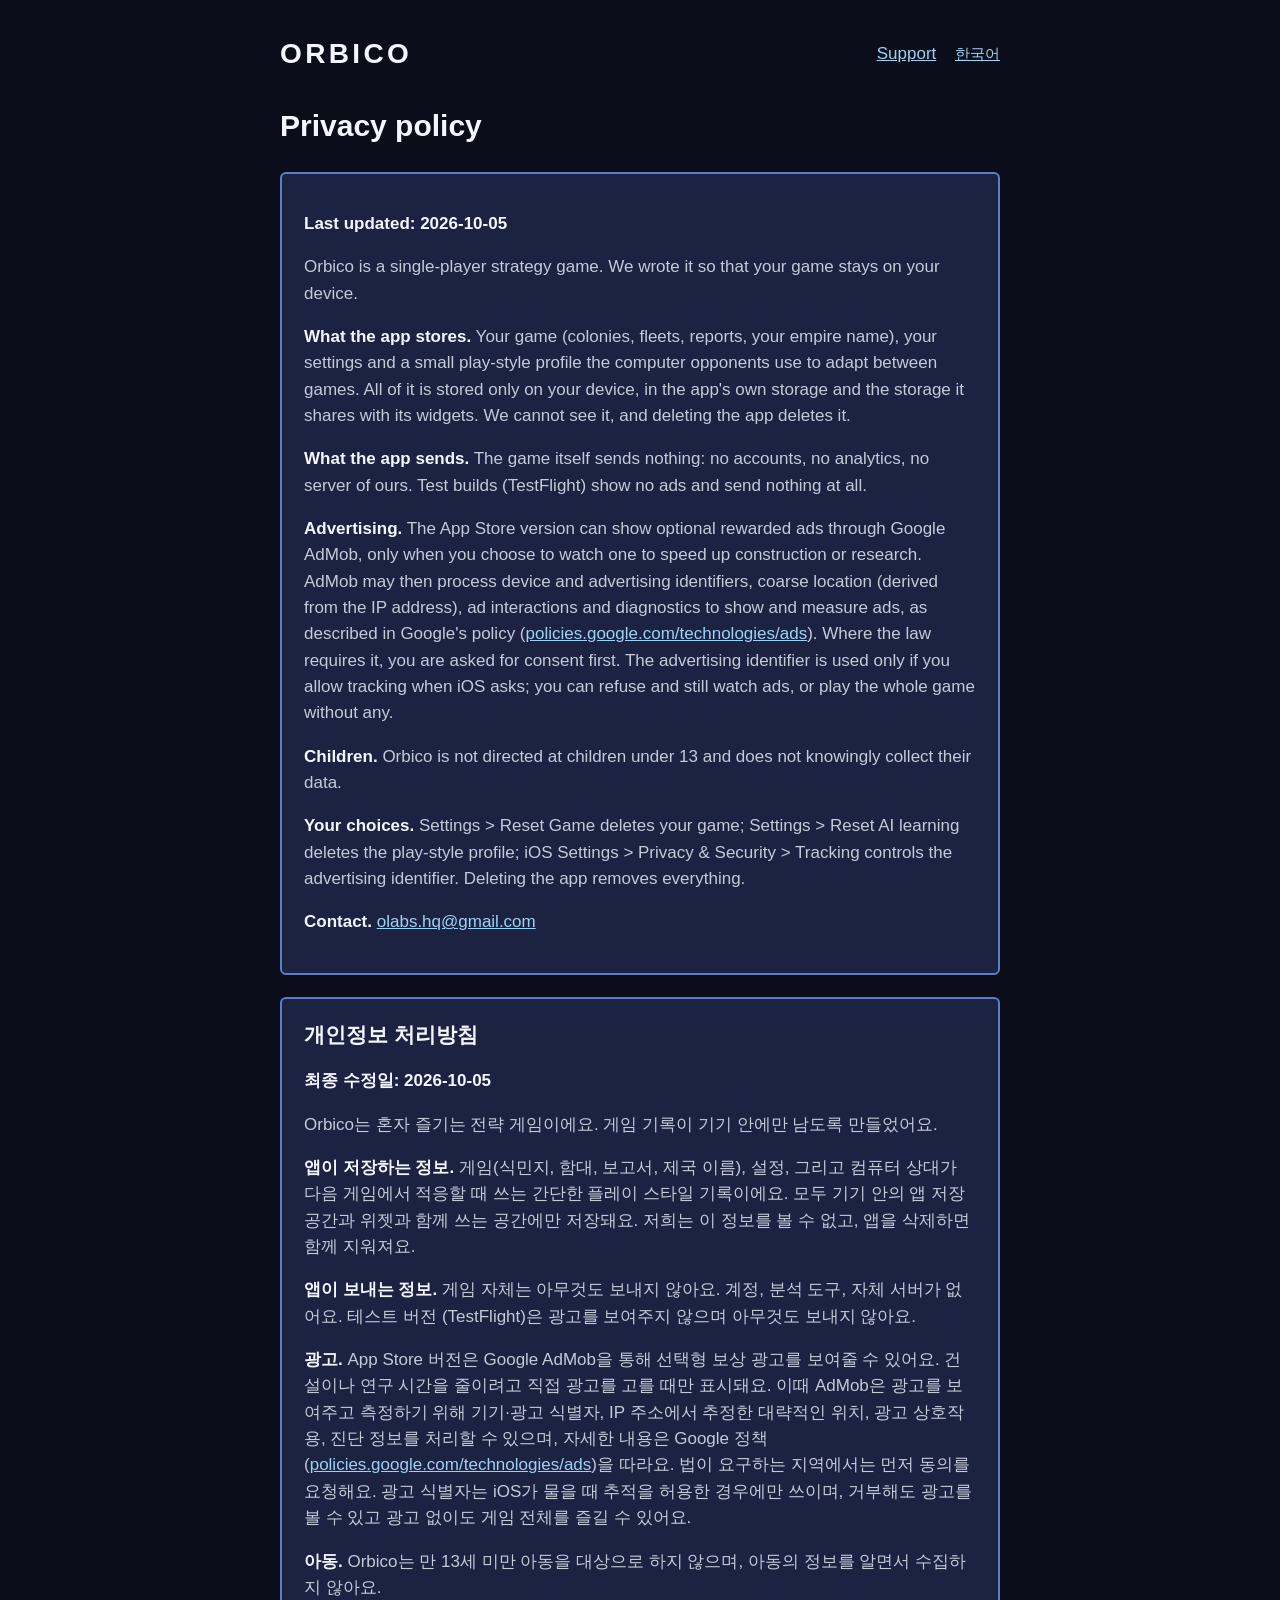
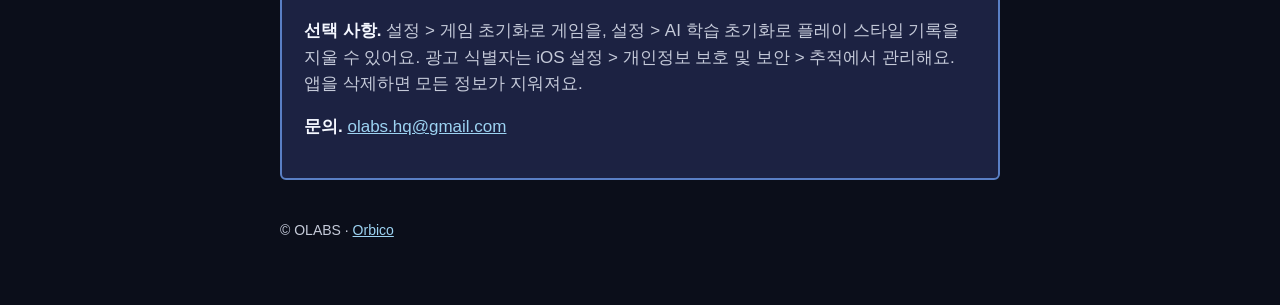
==== privacy.html @ 2dbd85e1 "Add files via upload" ====
<!doctype html>
<html lang="en">
<head>
<meta charset="utf-8">
<meta name="viewport" content="width=device-width, initial-scale=1">
<title>Orbico · Privacy policy</title>
<link rel="stylesheet" href="style.css">
</head>
<body>
<main>
<header>
  <div class="brand"><a href="index.html" style="color:inherit;text-decoration:none">ORBICO</a></div>
  <nav><a href="support.html">Support</a> <span class="lang"><a href="#ko">한국어</a></span></nav>
</header>

<h1>Privacy policy</h1>
<section>
  <p><strong>Last updated: 2026-10-05</strong></p>
  <p>Orbico is a single-player strategy game. We wrote it so that your game stays on your device.</p>
  <p><strong>What the app stores.</strong> Your game (colonies, fleets, reports, your empire name), your settings and a small
  play-style profile the computer opponents use to adapt between games. All of it is stored only on your device, in the
  app's own storage and the storage it shares with its widgets. We cannot see it, and deleting the app deletes it.</p>
  <p><strong>What the app sends.</strong> The game itself sends nothing: no accounts, no analytics, no server of ours.
  Test builds (TestFlight) show no ads and send nothing at all.</p>
  <p><strong>Advertising.</strong> The App Store version can show optional rewarded ads through Google AdMob, only when you
  choose to watch one to speed up construction or research. AdMob may then process device and advertising identifiers,
  coarse location (derived from the IP address), ad interactions and diagnostics to show and measure ads, as described in
  Google's policy (<a href="https://policies.google.com/technologies/ads">policies.google.com/technologies/ads</a>).
  Where the law requires it, you are asked for consent first. The advertising identifier is used only if you allow
  tracking when iOS asks; you can refuse and still watch ads, or play the whole game without any.</p>
  <p><strong>Children.</strong> Orbico is not directed at children under 13 and does not knowingly collect their data.</p>
  <p><strong>Your choices.</strong> Settings &gt; Reset Game deletes your game; Settings &gt; Reset AI learning deletes the
  play-style profile; iOS Settings &gt; Privacy &amp; Security &gt; Tracking controls the advertising identifier. Deleting the
  app removes everything.</p>
  <p><strong>Contact.</strong> <a href="mailto:olabs.hq@gmail.com">olabs.hq@gmail.com</a></p>
</section>

<section id="ko" lang="ko">
  <h2>개인정보 처리방침</h2>
  <p><strong>최종 수정일: 2026-10-05</strong></p>
  <p>Orbico는 혼자 즐기는 전략 게임이에요. 게임 기록이 기기 안에만 남도록 만들었어요.</p>
  <p><strong>앱이 저장하는 정보.</strong> 게임(식민지, 함대, 보고서, 제국 이름), 설정, 그리고 컴퓨터 상대가 다음 게임에서 적응할
  때 쓰는 간단한 플레이 스타일 기록이에요. 모두 기기 안의 앱 저장 공간과 위젯과 함께 쓰는 공간에만 저장돼요. 저희는 이 정보를
  볼 수 없고, 앱을 삭제하면 함께 지워져요.</p>
  <p><strong>앱이 보내는 정보.</strong> 게임 자체는 아무것도 보내지 않아요. 계정, 분석 도구, 자체 서버가 없어요. 테스트 버전
  (TestFlight)은 광고를 보여주지 않으며 아무것도 보내지 않아요.</p>
  <p><strong>광고.</strong> App Store 버전은 Google AdMob을 통해 선택형 보상 광고를 보여줄 수 있어요. 건설이나 연구 시간을 줄이려고
  직접 광고를 고를 때만 표시돼요. 이때 AdMob은 광고를 보여주고 측정하기 위해 기기·광고 식별자, IP 주소에서 추정한 대략적인
  위치, 광고 상호작용, 진단 정보를 처리할 수 있으며, 자세한 내용은 Google 정책
  (<a href="https://policies.google.com/technologies/ads">policies.google.com/technologies/ads</a>)을 따라요. 법이 요구하는 지역에서는
  먼저 동의를 요청해요. 광고 식별자는 iOS가 물을 때 추적을 허용한 경우에만 쓰이며, 거부해도 광고를 볼 수 있고 광고 없이도
  게임 전체를 즐길 수 있어요.</p>
  <p><strong>아동.</strong> Orbico는 만 13세 미만 아동을 대상으로 하지 않으며, 아동의 정보를 알면서 수집하지 않아요.</p>
  <p><strong>선택 사항.</strong> 설정 &gt; 게임 초기화로 게임을, 설정 &gt; AI 학습 초기화로 플레이 스타일 기록을 지울 수 있어요.
  광고 식별자는 iOS 설정 &gt; 개인정보 보호 및 보안 &gt; 추적에서 관리해요. 앱을 삭제하면 모든 정보가 지워져요.</p>
  <p><strong>문의.</strong> <a href="mailto:olabs.hq@gmail.com">olabs.hq@gmail.com</a></p>
</section>
<footer>© OLABS · <a href="index.html">Orbico</a></footer>
</main>
</body>
</html>
---- style.css ----
:root { --bg: #0B0E1A; --panel: #1C2242; --edge: #5A7FC4; --text: #F4F7FF; --muted: #C5CAD9; --accent: #9DD3F2; }
* { box-sizing: border-box; }
body { margin: 0; background: var(--bg); color: var(--text); font: 17px/1.55 -apple-system, BlinkMacSystemFont, "Apple SD Gothic Neo", "Segoe UI", sans-serif; }
main { max-width: 760px; margin: 0 auto; padding: 32px 20px 64px; }
header { display: flex; align-items: center; justify-content: space-between; gap: 12px; flex-wrap: wrap; }
.brand { font-weight: 800; letter-spacing: 0.12em; font-size: 28px; }
nav a, footer a, a { color: var(--accent); }
nav a { margin-left: 14px; }
.lang { font-size: 15px; color: var(--muted); }
section { background: var(--panel); border: 2px solid var(--edge); border-radius: 6px; padding: 20px 22px; margin: 22px 0; }
h1 { font-size: 30px; margin: 28px 0 8px; }
h2 { font-size: 21px; margin: 0 0 10px; }
p, li { color: var(--muted); }
strong { color: var(--text); }
ul { padding-left: 20px; }
footer { margin-top: 40px; font-size: 14px; color: var(--muted); }
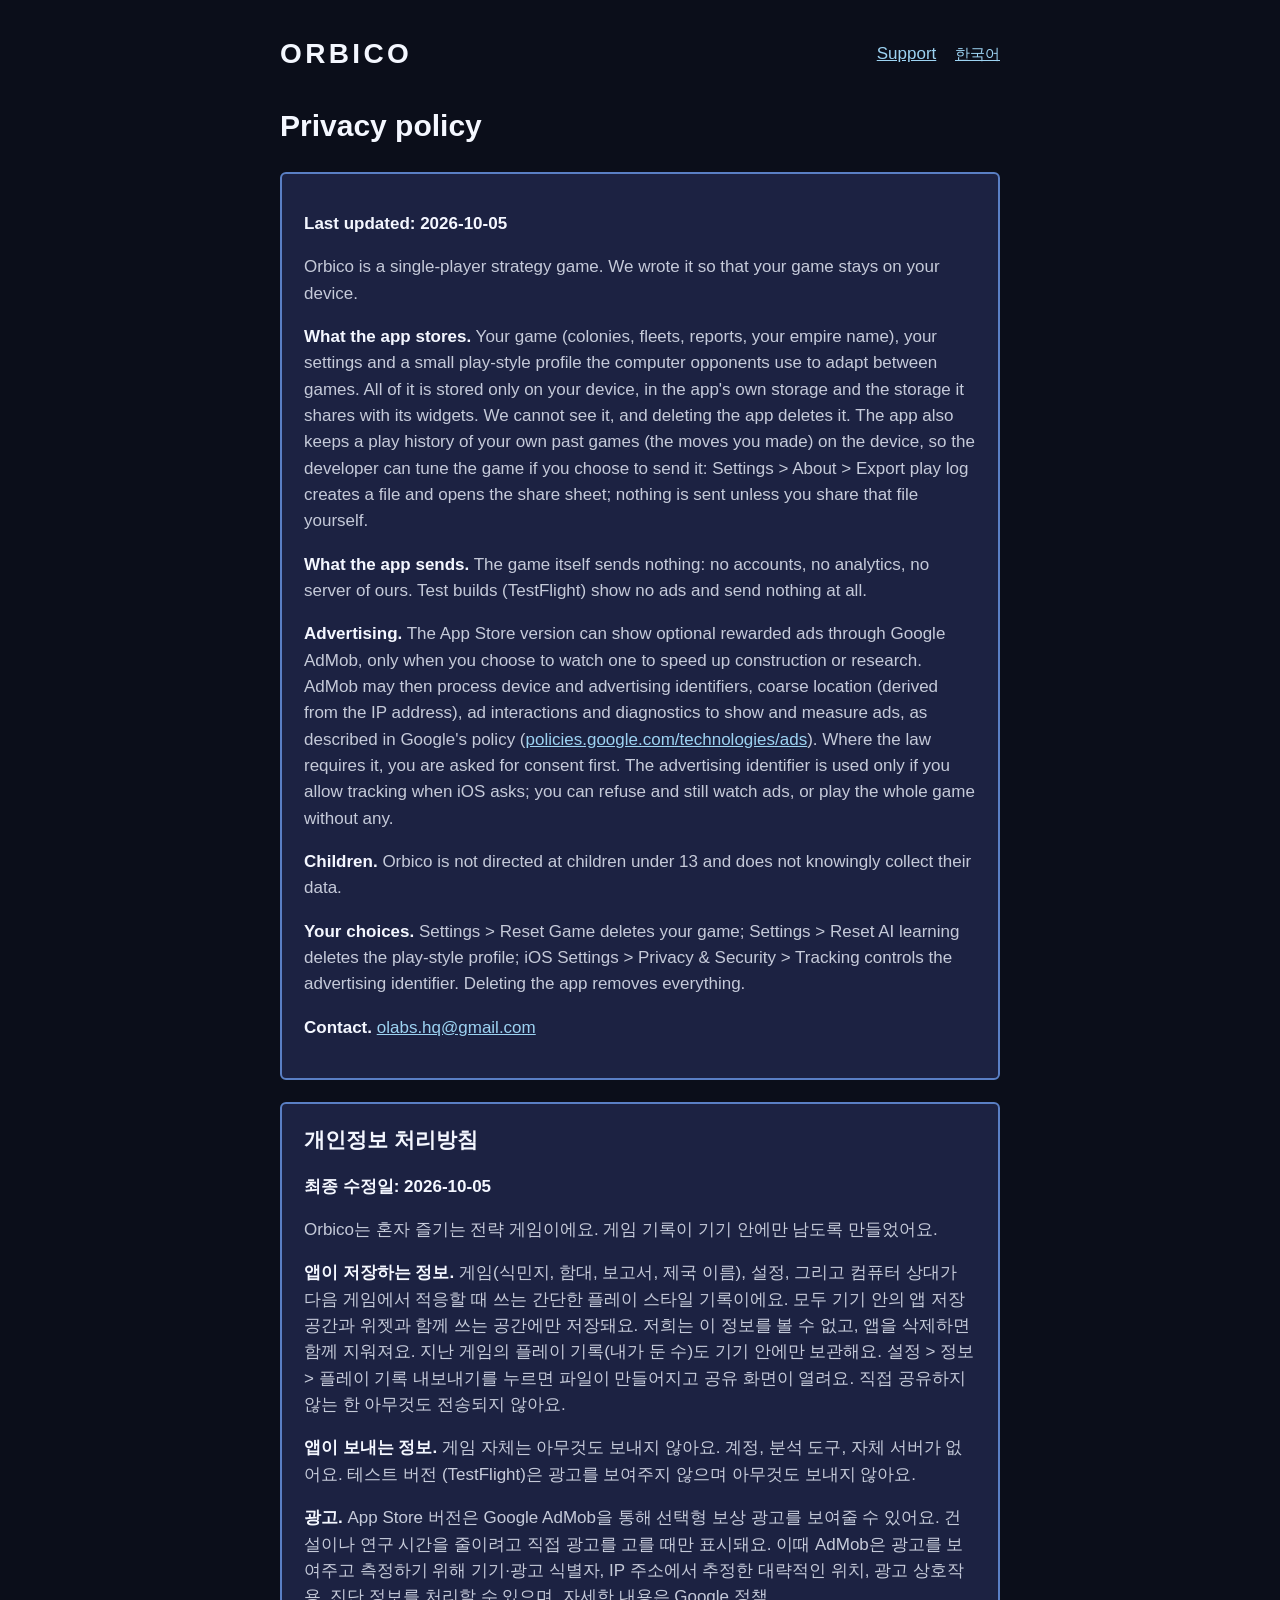
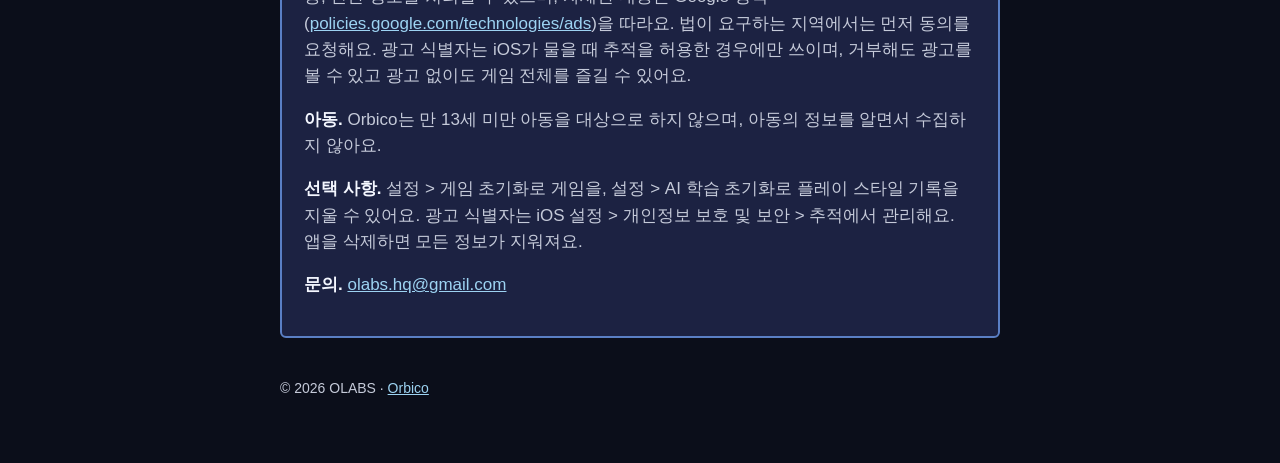
==== commit 0f867b88: "Add files via upload" ====
--- a/privacy.html
+++ b/privacy.html
@@ -19,7 +19,7 @@
   <p>Orbico is a single-player strategy game. We wrote it so that your game stays on your device.</p>
   <p><strong>What the app stores.</strong> Your game (colonies, fleets, reports, your empire name), your settings and a small
   play-style profile the computer opponents use to adapt between games. All of it is stored only on your device, in the
-  app's own storage and the storage it shares with its widgets. We cannot see it, and deleting the app deletes it.</p>
+  app's own storage and the storage it shares with its widgets. We cannot see it, and deleting the app deletes it. The app also keeps a play history of your own past games (the moves you made) on the device, so the developer can tune the game if you choose to send it: Settings > About > Export play log creates a file and opens the share sheet; nothing is sent unless you share that file yourself.</p>
   <p><strong>What the app sends.</strong> The game itself sends nothing: no accounts, no analytics, no server of ours.
   Test builds (TestFlight) show no ads and send nothing at all.</p>
   <p><strong>Advertising.</strong> The App Store version can show optional rewarded ads through Google AdMob, only when you
@@ -41,7 +41,7 @@
   <p>Orbico는 혼자 즐기는 전략 게임이에요. 게임 기록이 기기 안에만 남도록 만들었어요.</p>
   <p><strong>앱이 저장하는 정보.</strong> 게임(식민지, 함대, 보고서, 제국 이름), 설정, 그리고 컴퓨터 상대가 다음 게임에서 적응할
   때 쓰는 간단한 플레이 스타일 기록이에요. 모두 기기 안의 앱 저장 공간과 위젯과 함께 쓰는 공간에만 저장돼요. 저희는 이 정보를
-  볼 수 없고, 앱을 삭제하면 함께 지워져요.</p>
+  볼 수 없고, 앱을 삭제하면 함께 지워져요. 지난 게임의 플레이 기록(내가 둔 수)도 기기 안에만 보관해요. 설정 > 정보 > 플레이 기록 내보내기를 누르면 파일이 만들어지고 공유 화면이 열려요. 직접 공유하지 않는 한 아무것도 전송되지 않아요.</p>
   <p><strong>앱이 보내는 정보.</strong> 게임 자체는 아무것도 보내지 않아요. 계정, 분석 도구, 자체 서버가 없어요. 테스트 버전
   (TestFlight)은 광고를 보여주지 않으며 아무것도 보내지 않아요.</p>
   <p><strong>광고.</strong> App Store 버전은 Google AdMob을 통해 선택형 보상 광고를 보여줄 수 있어요. 건설이나 연구 시간을 줄이려고
@@ -55,7 +55,7 @@
   광고 식별자는 iOS 설정 &gt; 개인정보 보호 및 보안 &gt; 추적에서 관리해요. 앱을 삭제하면 모든 정보가 지워져요.</p>
   <p><strong>문의.</strong> <a href="mailto:olabs.hq@gmail.com">olabs.hq@gmail.com</a></p>
 </section>
-<footer>© OLABS · <a href="index.html">Orbico</a></footer>
+<footer>© 2026 OLABS · <a href="index.html">Orbico</a></footer>
 </main>
 </body>
 </html>
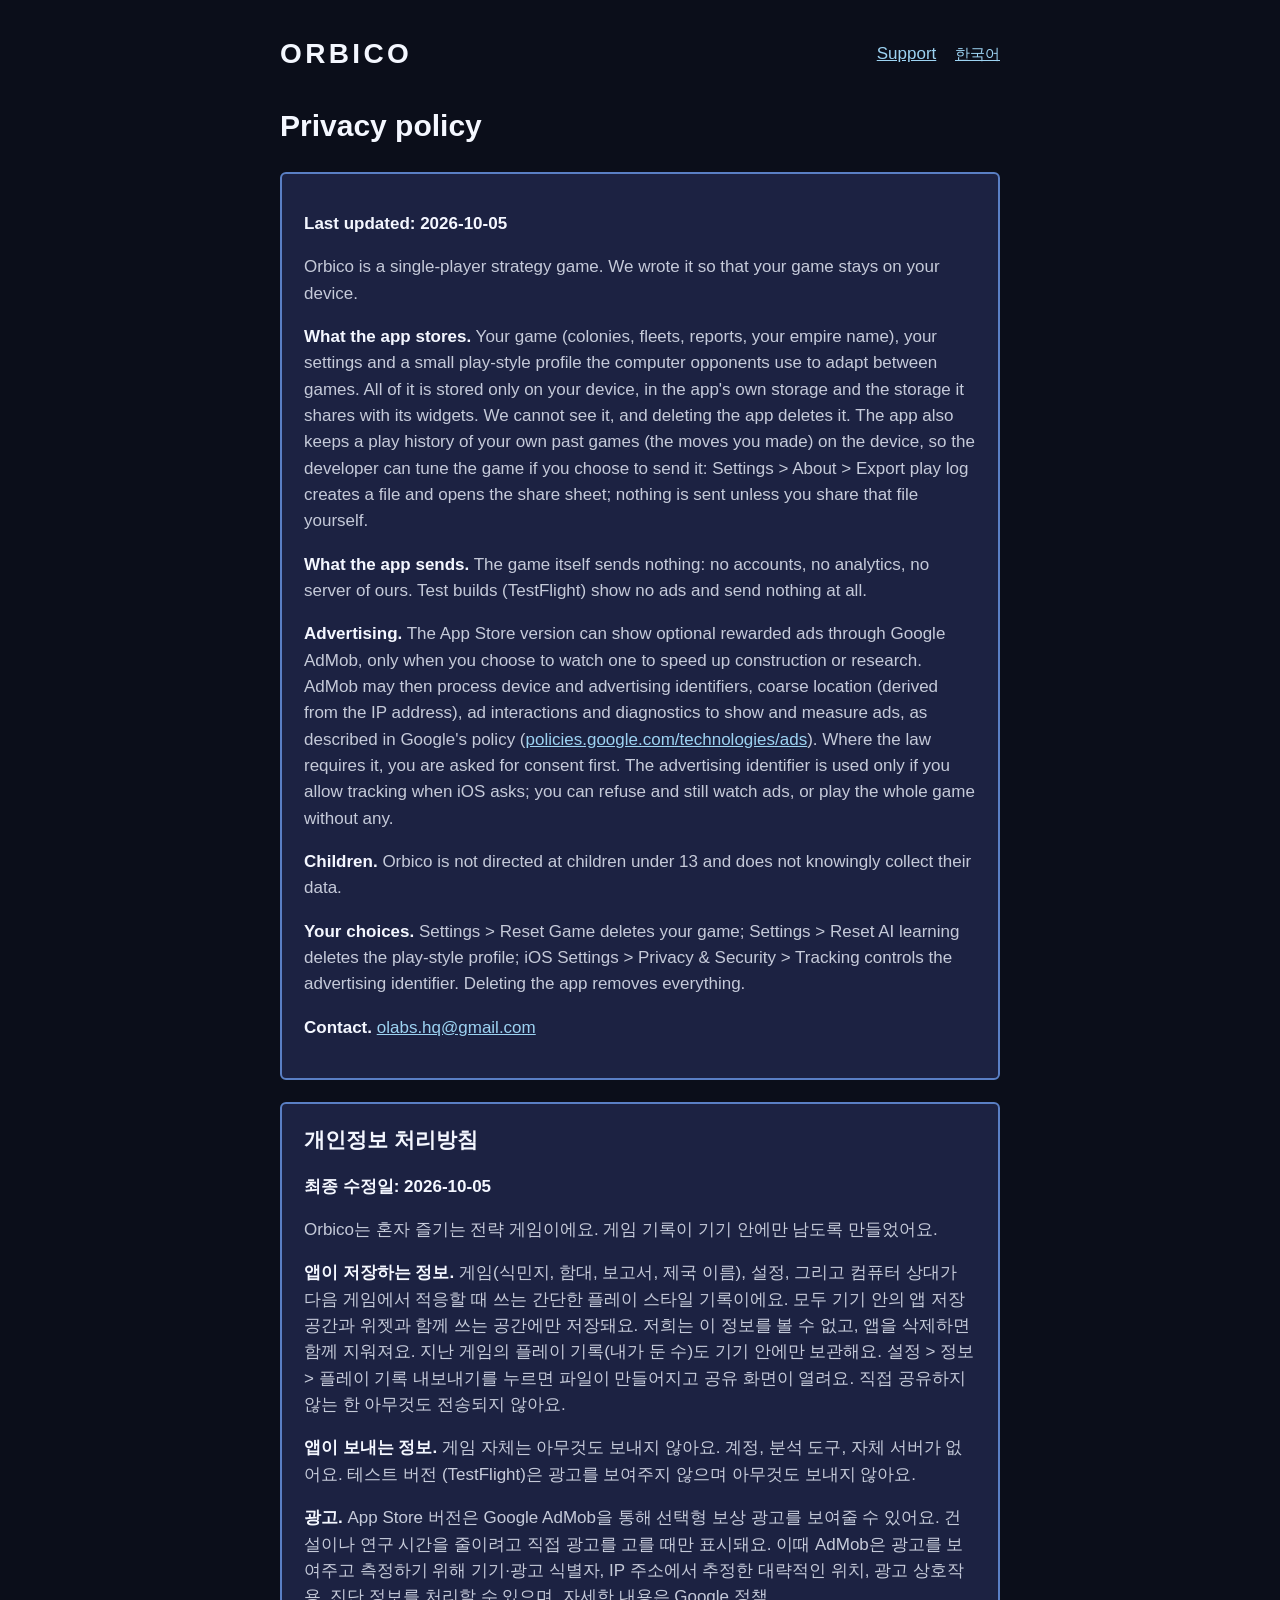
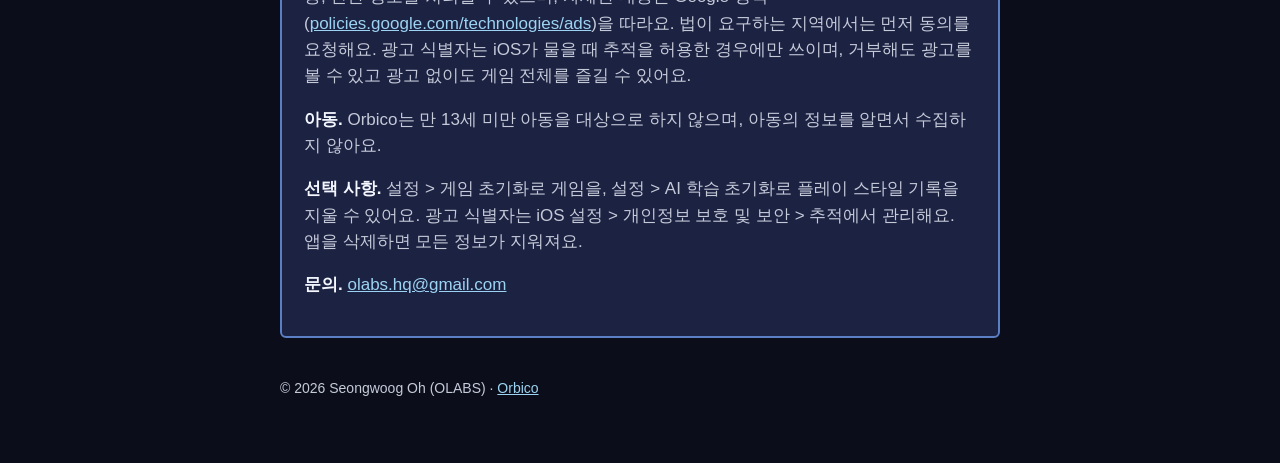
==== commit e66c5128: "Add files via upload" ====
--- a/privacy.html
+++ b/privacy.html
@@ -55,7 +55,7 @@
   광고 식별자는 iOS 설정 &gt; 개인정보 보호 및 보안 &gt; 추적에서 관리해요. 앱을 삭제하면 모든 정보가 지워져요.</p>
   <p><strong>문의.</strong> <a href="mailto:olabs.hq@gmail.com">olabs.hq@gmail.com</a></p>
 </section>
-<footer>© 2026 OLABS · <a href="index.html">Orbico</a></footer>
+<footer>© 2026 Seongwoog Oh (OLABS) · <a href="index.html">Orbico</a></footer>
 </main>
 </body>
 </html>
